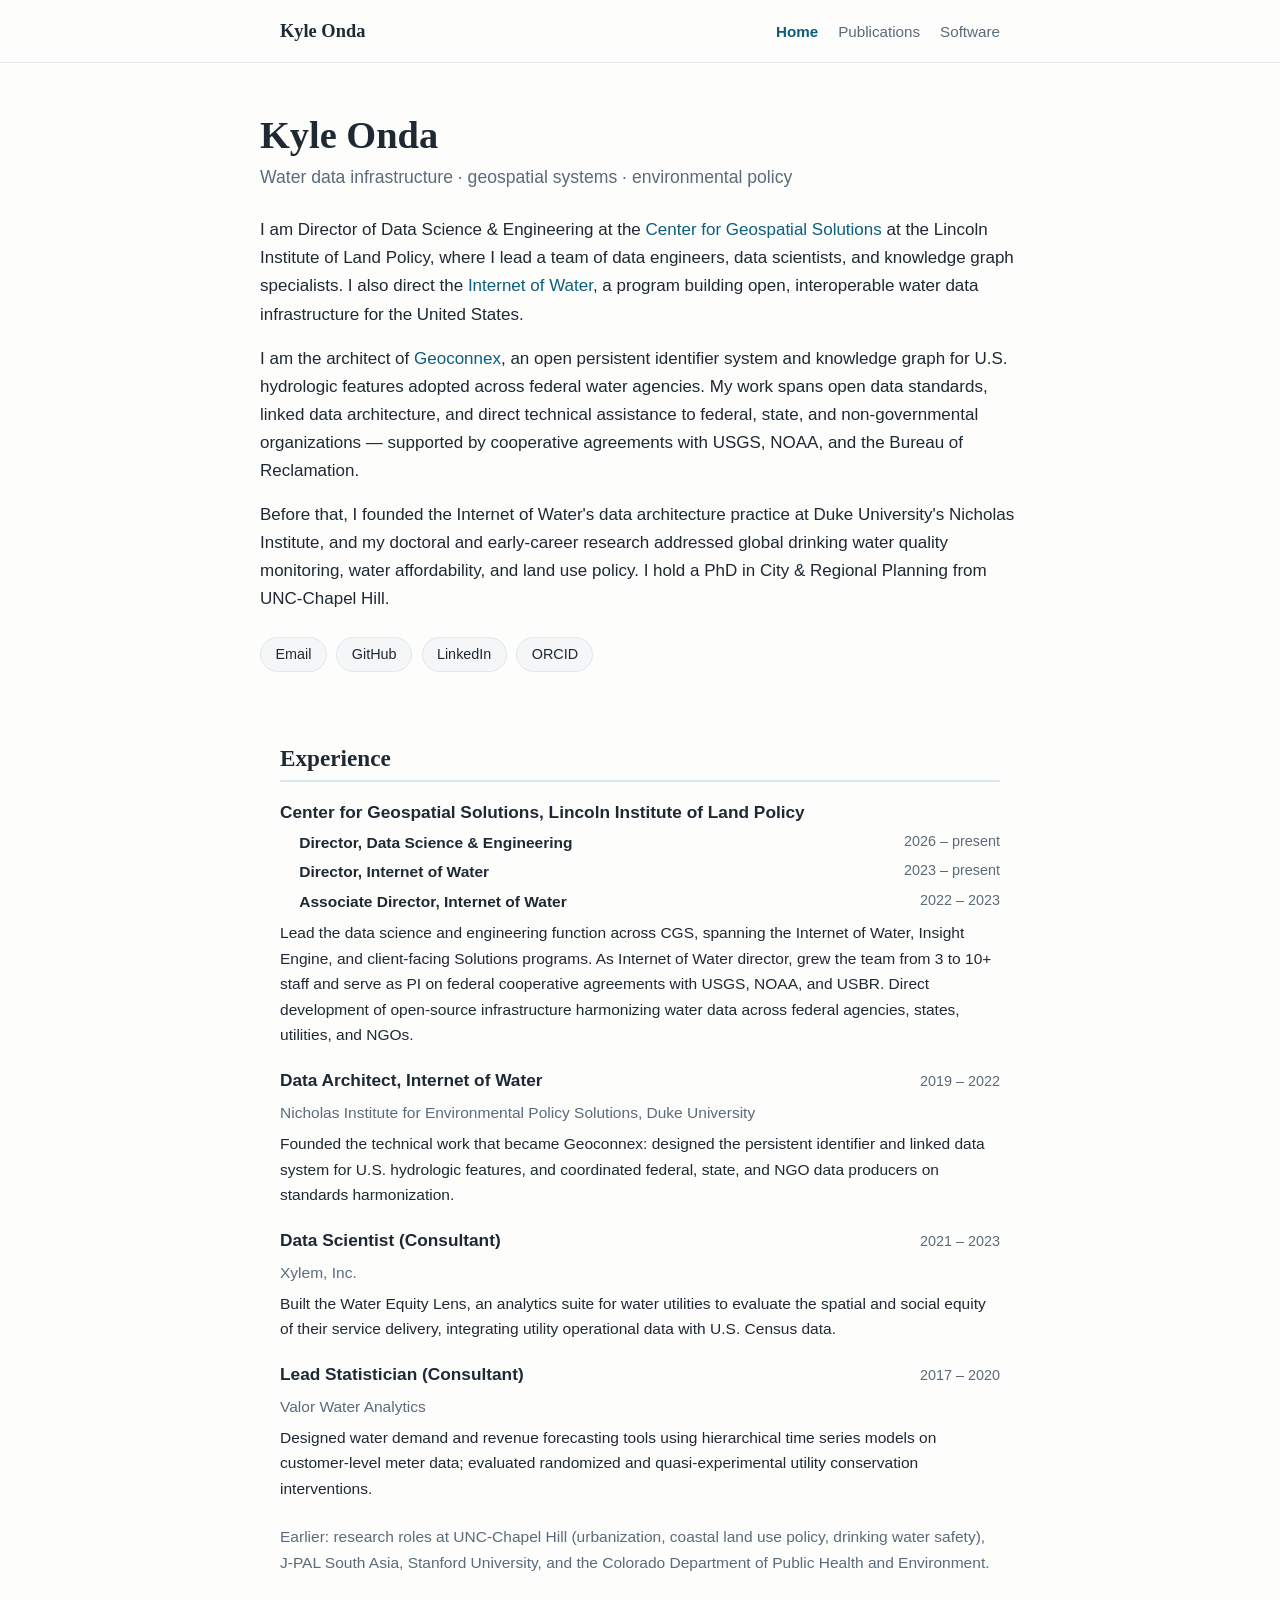
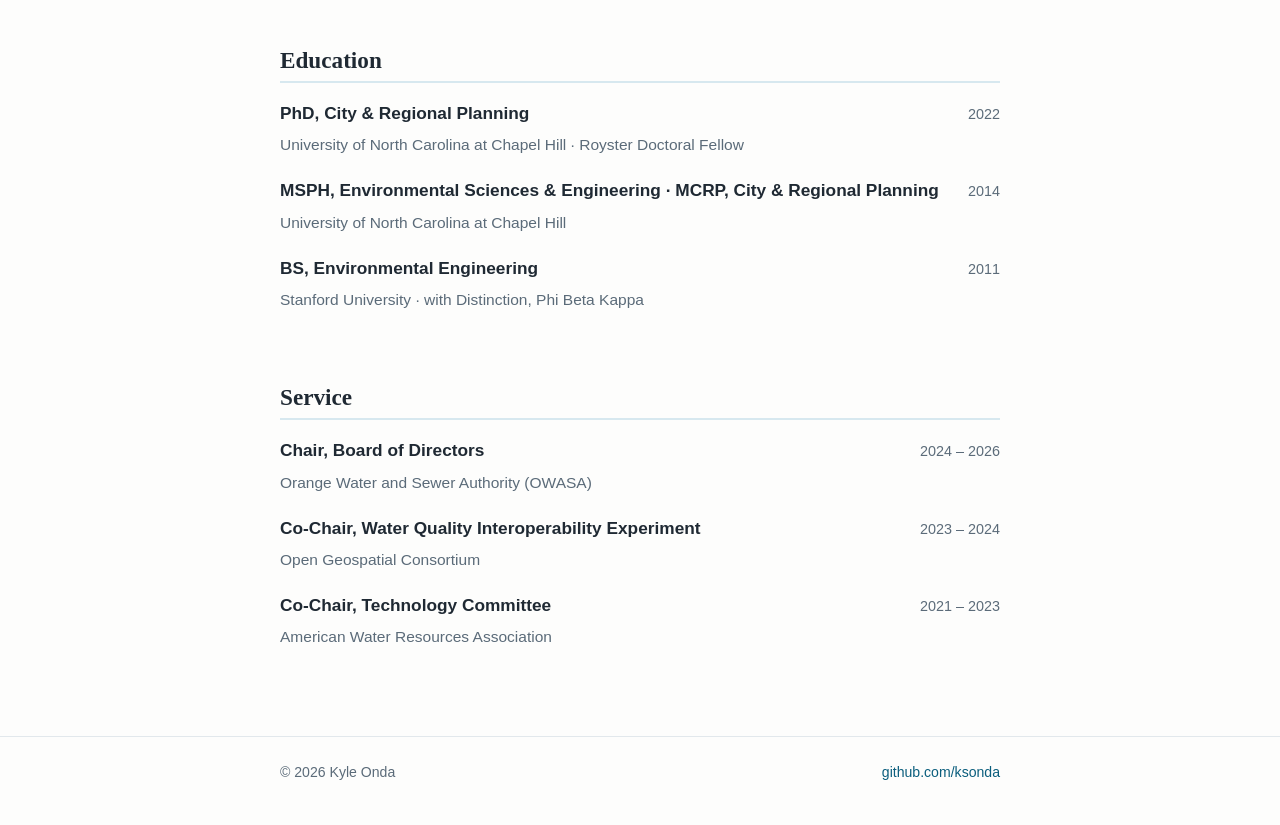
==== index.html @ af4f692c "Initial site: home, publications, software" ====
<!DOCTYPE html>
<html lang="en">
<head>
<meta charset="utf-8">
<meta name="viewport" content="width=device-width, initial-scale=1">
<title>Kyle Onda</title>
<meta name="description" content="Kyle Onda — Director of Data Science &amp; Engineering at the Center for Geospatial Solutions, Lincoln Institute of Land Policy. Water data infrastructure, geospatial systems, and environmental policy.">
<meta property="og:title" content="Kyle Onda">
<meta property="og:description" content="Water data infrastructure, geospatial systems, and environmental policy.">
<meta property="og:url" content="https://ondawater.org">
<meta property="og:type" content="website">
<link rel="stylesheet" href="styles.css">
<script type="application/ld+json">
{
  "@context": "https://schema.org",
  "@type": "Person",
  "name": "Kyle Onda",
  "url": "https://ondawater.org",
  "jobTitle": "Director of Data Science & Engineering",
  "worksFor": {
    "@type": "Organization",
    "name": "Center for Geospatial Solutions, Lincoln Institute of Land Policy"
  },
  "alumniOf": [
    {"@type": "CollegeOrUniversity", "name": "University of North Carolina at Chapel Hill"},
    {"@type": "CollegeOrUniversity", "name": "Stanford University"}
  ],
  "email": "mailto:kyle.onda@ondawater.org",
  "sameAs": [
    "https://github.com/ksonda",
    "https://www.linkedin.com/in/ksonda/",
    "https://orcid.org/0000-0002-4714-7654"
  ]
}
</script>
</head>
<body>

<nav>
  <div class="nav-inner">
    <a class="nav-name" href="index.html">Kyle Onda</a>
    <div class="nav-links">
      <a href="index.html" class="active">Home</a>
      <a href="publications.html">Publications</a>
      <a href="software.html">Software</a>
    </div>
  </div>
</nav>

<header class="hero container">
  <h1>Kyle Onda</h1>
  <p class="tagline">Water data infrastructure &middot; geospatial systems &middot; environmental policy</p>

  <p>I am Director of Data Science &amp; Engineering at the <a href="https://www.lincolninst.edu/centers-initiatives/center-geospatial-solutions/">Center for Geospatial Solutions</a> at the Lincoln Institute of Land Policy, where I lead a team of data engineers, data scientists, and knowledge graph specialists. I also direct the <a href="https://internetofwater.org">Internet of Water</a>, a program building open, interoperable water data infrastructure for the United States.</p>

  <p>I am the architect of <a href="https://geoconnex.us">Geoconnex</a>, an open persistent identifier system and knowledge graph for U.S. hydrologic features adopted across federal water agencies. My work spans open data standards, linked data architecture, and direct technical assistance to federal, state, and non-governmental organizations &mdash; supported by cooperative agreements with USGS, NOAA, and the Bureau of Reclamation.</p>

  <p>Before that, I founded the Internet of Water's data architecture practice at Duke University's Nicholas Institute, and my doctoral and early-career research addressed global drinking water quality monitoring, water affordability, and land use policy. I hold a PhD in City &amp; Regional Planning from UNC-Chapel Hill.</p>

  <div class="links">
    <a href="mailto:kyle.onda@ondawater.org">Email</a>
    <a href="https://github.com/ksonda" rel="noopener">GitHub</a>
    <a href="https://www.linkedin.com/in/ksonda/" rel="noopener">LinkedIn</a>
    <a href="https://orcid.org/0000-0002-4714-7654" rel="noopener">ORCID</a>
  </div>
</header>

<main class="container">

<section id="experience">
  <h2>Experience</h2>

  <div class="entry">
    <div class="entry-head">
      <h3>Center for Geospatial Solutions, Lincoln Institute of Land Policy</h3>
    </div>
    <ul class="roles">
      <li><span class="role">Director, Data Science &amp; Engineering</span><span class="entry-date">2026 &ndash; present</span></li>
      <li><span class="role">Director, Internet of Water</span><span class="entry-date">2023 &ndash; present</span></li>
      <li><span class="role">Associate Director, Internet of Water</span><span class="entry-date">2022 &ndash; 2023</span></li>
    </ul>
    <p>Lead the data science and engineering function across CGS, spanning the Internet of Water, Insight Engine, and client-facing Solutions programs. As Internet of Water director, grew the team from 3 to 10+ staff and serve as PI on federal cooperative agreements with USGS, NOAA, and USBR. Direct development of open-source infrastructure harmonizing water data across federal agencies, states, utilities, and NGOs.</p>
  </div>

  <div class="entry">
    <div class="entry-head">
      <h3>Data Architect, Internet of Water</h3>
      <span class="entry-date">2019 &ndash; 2022</span>
    </div>
    <p class="entry-org">Nicholas Institute for Environmental Policy Solutions, Duke University</p>
    <p>Founded the technical work that became Geoconnex: designed the persistent identifier and linked data system for U.S. hydrologic features, and coordinated federal, state, and NGO data producers on standards harmonization.</p>
  </div>

  <div class="entry">
    <div class="entry-head">
      <h3>Data Scientist (Consultant)</h3>
      <span class="entry-date">2021 &ndash; 2023</span>
    </div>
    <p class="entry-org">Xylem, Inc.</p>
    <p>Built the Water Equity Lens, an analytics suite for water utilities to evaluate the spatial and social equity of their service delivery, integrating utility operational data with U.S. Census data.</p>
  </div>

  <div class="entry">
    <div class="entry-head">
      <h3>Lead Statistician (Consultant)</h3>
      <span class="entry-date">2017 &ndash; 2020</span>
    </div>
    <p class="entry-org">Valor Water Analytics</p>
    <p>Designed water demand and revenue forecasting tools using hierarchical time series models on customer-level meter data; evaluated randomized and quasi-experimental utility conservation interventions.</p>
  </div>

  <div class="entry">
    <p class="entry-org">Earlier: research roles at UNC-Chapel Hill (urbanization, coastal land use policy, drinking water safety), J-PAL South Asia, Stanford University, and the Colorado Department of Public Health and Environment.</p>
  </div>
</section>

<section id="education">
  <h2>Education</h2>

  <div class="entry">
    <div class="entry-head">
      <h3>PhD, City &amp; Regional Planning</h3>
      <span class="entry-date">2022</span>
    </div>
    <p class="entry-org">University of North Carolina at Chapel Hill &middot; Royster Doctoral Fellow</p>
  </div>

  <div class="entry">
    <div class="entry-head">
      <h3>MSPH, Environmental Sciences &amp; Engineering &middot; MCRP, City &amp; Regional Planning</h3>
      <span class="entry-date">2014</span>
    </div>
    <p class="entry-org">University of North Carolina at Chapel Hill</p>
  </div>

  <div class="entry">
    <div class="entry-head">
      <h3>BS, Environmental Engineering</h3>
      <span class="entry-date">2011</span>
    </div>
    <p class="entry-org">Stanford University &middot; with Distinction, Phi Beta Kappa</p>
  </div>
</section>

<section id="service">
  <h2>Service</h2>

  <div class="entry">
    <div class="entry-head">
      <h3>Chair, Board of Directors</h3>
      <span class="entry-date">2024 &ndash; 2026</span>
    </div>
    <p class="entry-org">Orange Water and Sewer Authority (OWASA)</p>
  </div>

  <div class="entry">
    <div class="entry-head">
      <h3>Co-Chair, Water Quality Interoperability Experiment</h3>
      <span class="entry-date">2023 &ndash; 2024</span>
    </div>
    <p class="entry-org">Open Geospatial Consortium</p>
  </div>

  <div class="entry">
    <div class="entry-head">
      <h3>Co-Chair, Technology Committee</h3>
      <span class="entry-date">2021 &ndash; 2023</span>
    </div>
    <p class="entry-org">American Water Resources Association</p>
  </div>
</section>

</main>

<footer>
  <div class="container">
    <span>&copy; 2026 Kyle Onda</span>
    <span><a href="https://github.com/ksonda">github.com/ksonda</a></span>
  </div>
</footer>

</body>
</html>
---- styles.css ----
/* kyleonda.com */

:root {
  --bg: #fdfdfc;
  --bg-alt: #f4f6f7;
  --text: #1f2933;
  --text-muted: #5b6b79;
  --accent: #0b5e7d;
  --accent-soft: #d7e8ef;
  --border: #e2e8ec;
  --max-width: 760px;
}

@media (prefers-color-scheme: dark) {
  :root {
    --bg: #12181d;
    --bg-alt: #1a2229;
    --text: #e6ebee;
    --text-muted: #93a3af;
    --accent: #5fb3d4;
    --accent-soft: #173747;
    --border: #28333c;
  }
}

* { box-sizing: border-box; }

html { scroll-behavior: smooth; }

body {
  margin: 0;
  background: var(--bg);
  color: var(--text);
  font-family: -apple-system, BlinkMacSystemFont, "Segoe UI", Roboto, "Helvetica Neue", Arial, sans-serif;
  font-size: 17px;
  line-height: 1.65;
  -webkit-font-smoothing: antialiased;
}

a { color: var(--accent); text-decoration: none; }
a:hover { text-decoration: underline; }

h1, h2, h3 {
  font-family: Georgia, "Times New Roman", serif;
  font-weight: 600;
  line-height: 1.25;
}

/* layout */
.container {
  max-width: var(--max-width);
  margin: 0 auto;
  padding: 0 1.25rem;
}

/* nav */
nav {
  border-bottom: 1px solid var(--border);
}

.nav-inner {
  max-width: var(--max-width);
  margin: 0 auto;
  padding: 1rem 1.25rem;
  display: flex;
  align-items: baseline;
  justify-content: space-between;
  flex-wrap: wrap;
  gap: 0.5rem;
}

.nav-name {
  font-family: Georgia, serif;
  font-size: 1.15rem;
  font-weight: 700;
  color: var(--text);
}
.nav-name:hover { text-decoration: none; color: var(--accent); }

.nav-links { display: flex; gap: 1.25rem; }

.nav-links a {
  color: var(--text-muted);
  font-size: 0.95rem;
}
.nav-links a:hover { color: var(--accent); text-decoration: none; }
.nav-links a.active { color: var(--accent); font-weight: 600; }

/* header / hero */
.hero { padding: 3rem 0 1.5rem; }

.hero h1 {
  font-size: 2.4rem;
  margin: 0 0 0.25rem;
}

.hero .tagline {
  color: var(--text-muted);
  font-size: 1.1rem;
  margin: 0 0 1.5rem;
}

.hero p { margin: 0 0 1rem; }

/* contact links row */
.links {
  display: flex;
  flex-wrap: wrap;
  gap: 0.6rem;
  margin: 1.5rem 0;
}

.links a {
  border: 1px solid var(--border);
  border-radius: 999px;
  padding: 0.3rem 0.9rem;
  font-size: 0.9rem;
  color: var(--text);
  background: var(--bg-alt);
}

.links a:hover {
  border-color: var(--accent);
  color: var(--accent);
  text-decoration: none;
}

/* sections */
section { padding: 1.5rem 0; }

section h2 {
  font-size: 1.45rem;
  margin: 0 0 1.25rem;
  padding-bottom: 0.4rem;
  border-bottom: 2px solid var(--accent-soft);
}

/* experience / education entries */
.entry { margin-bottom: 1.4rem; }

.entry-head {
  display: flex;
  justify-content: space-between;
  align-items: baseline;
  gap: 1rem;
  flex-wrap: wrap;
}

.entry-head h3 {
  font-size: 1.08rem;
  margin: 0;
  font-family: inherit;
  font-weight: 650;
}

.entry-date {
  color: var(--text-muted);
  font-size: 0.9rem;
  white-space: nowrap;
}

.entry-org {
  color: var(--text-muted);
  font-size: 0.95rem;
  margin: 0.1rem 0 0.35rem;
}

.entry p { margin: 0.35rem 0 0; font-size: 0.97rem; }

.entry ul {
  margin: 0.4rem 0 0;
  padding-left: 1.2rem;
  font-size: 0.97rem;
}
.entry ul li { margin-bottom: 0.25rem; }

.roles { margin: 0.1rem 0 0.35rem; padding-left: 0; list-style: none; font-size: 0.95rem; }
.roles li { display: flex; justify-content: space-between; gap: 1rem; flex-wrap: wrap; }
.roles .role { font-weight: 600; }

/* publications */
.year-group { margin-bottom: 1.75rem; }

.year-group h3 {
  font-size: 1.05rem;
  color: var(--accent);
  margin: 0 0 0.6rem;
  font-family: inherit;
}

.pub {
  margin: 0 0 0.9rem;
  padding-left: 1rem;
  border-left: 3px solid var(--accent-soft);
  font-size: 0.97rem;
}

.pub .venue { font-style: italic; }
.pub strong { font-weight: 650; }

/* software cards */
.card {
  border: 1px solid var(--border);
  border-radius: 10px;
  padding: 1.1rem 1.25rem;
  margin-bottom: 1rem;
  background: var(--bg-alt);
}

.card h3 { margin: 0 0 0.35rem; font-size: 1.15rem; }

.card p { margin: 0 0 0.5rem; font-size: 0.97rem; }

.card .card-links {
  display: flex;
  gap: 1rem;
  flex-wrap: wrap;
  font-size: 0.9rem;
}

.card .meta {
  color: var(--text-muted);
  font-size: 0.85rem;
  margin-bottom: 0.4rem;
}

/* footer */
footer {
  border-top: 1px solid var(--border);
  margin-top: 2.5rem;
  padding: 1.5rem 0 2.5rem;
  color: var(--text-muted);
  font-size: 0.88rem;
}

footer .container {
  display: flex;
  justify-content: space-between;
  flex-wrap: wrap;
  gap: 0.5rem;
}

/* page titles on subpages */
.page-title { padding: 2.5rem 0 0; }
.page-title h1 { font-size: 2rem; margin: 0 0 0.4rem; }
.page-title p { color: var(--text-muted); margin: 0; }

@media (max-width: 540px) {
  .hero h1 { font-size: 1.9rem; }
  body { font-size: 16px; }
}
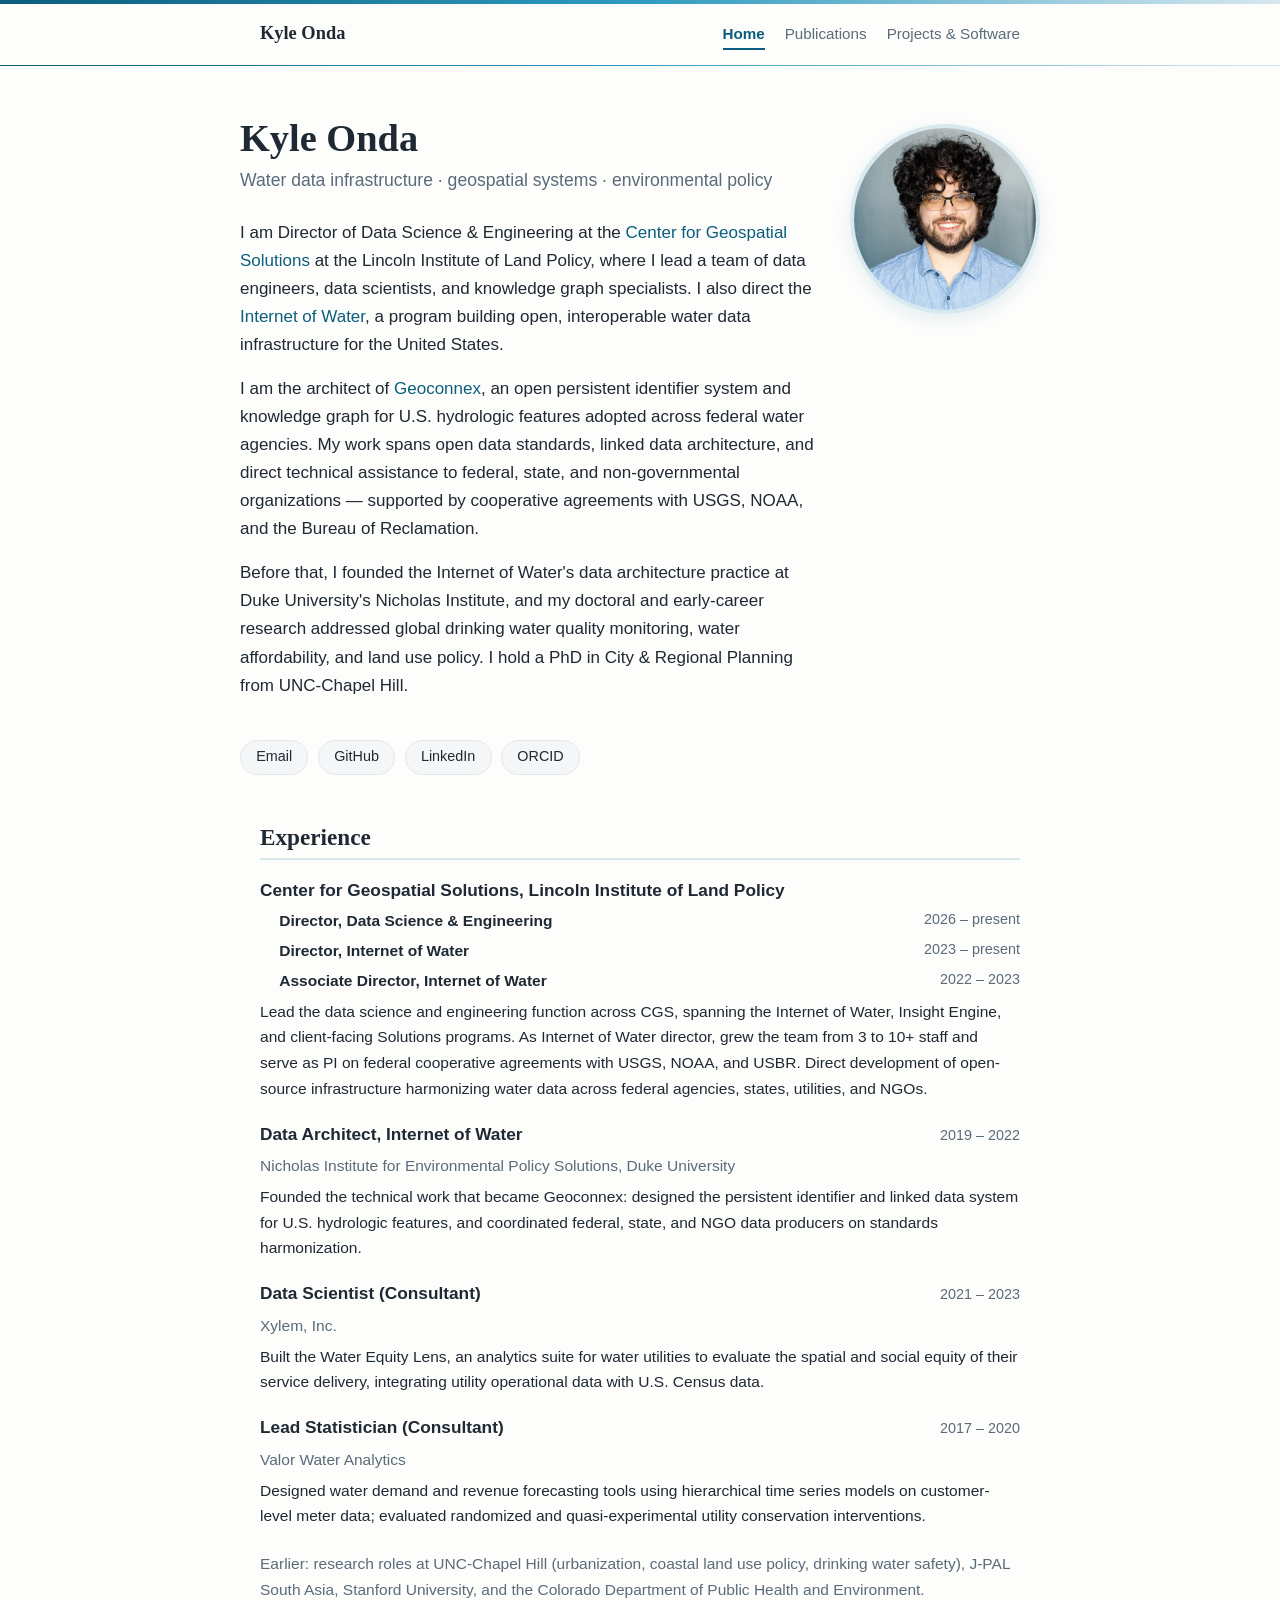
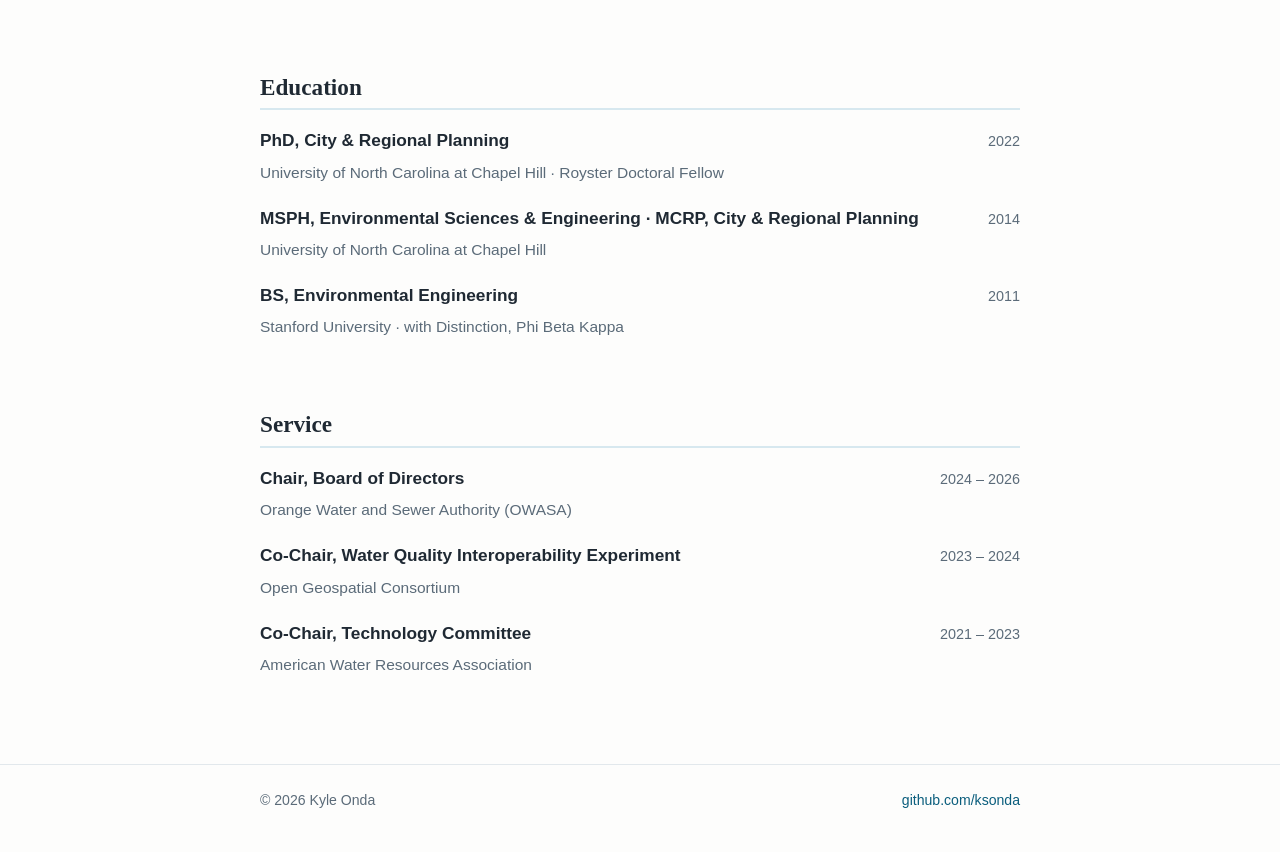
==== commit dcc4ab77: "Add headshot, PI projects (WWDH, AWO), edr4r; design polish" ====
--- a/index.html
+++ b/index.html
@@ -9,6 +9,8 @@
 <meta property="og:description" content="Water data infrastructure, geospatial systems, and environmental policy.">
 <meta property="og:url" content="https://ondawater.org">
 <meta property="og:type" content="website">
+<meta property="og:image" content="https://ondawater.org/headshot.jpg">
+<link rel="icon" href="data:image/svg+xml,<svg xmlns='http://www.w3.org/2000/svg' viewBox='0 0 100 100'><text y='.9em' font-size='90'>💧</text></svg>">
 <link rel="stylesheet" href="styles.css">
 <script type="application/ld+json">
 {
@@ -42,20 +44,25 @@
     <div class="nav-links">
       <a href="index.html" class="active">Home</a>
       <a href="publications.html">Publications</a>
-      <a href="software.html">Software</a>
+      <a href="software.html">Projects &amp; Software</a>
     </div>
   </div>
 </nav>
 
 <header class="hero container">
-  <h1>Kyle Onda</h1>
-  <p class="tagline">Water data infrastructure &middot; geospatial systems &middot; environmental policy</p>
+  <div class="hero-grid">
+    <div class="hero-text">
+      <h1>Kyle Onda</h1>
+      <p class="tagline">Water data infrastructure &middot; geospatial systems &middot; environmental policy</p>
 
-  <p>I am Director of Data Science &amp; Engineering at the <a href="https://www.lincolninst.edu/centers-initiatives/center-geospatial-solutions/">Center for Geospatial Solutions</a> at the Lincoln Institute of Land Policy, where I lead a team of data engineers, data scientists, and knowledge graph specialists. I also direct the <a href="https://internetofwater.org">Internet of Water</a>, a program building open, interoperable water data infrastructure for the United States.</p>
+      <p>I am Director of Data Science &amp; Engineering at the <a href="https://www.lincolninst.edu/centers-initiatives/center-geospatial-solutions/">Center for Geospatial Solutions</a> at the Lincoln Institute of Land Policy, where I lead a team of data engineers, data scientists, and knowledge graph specialists. I also direct the <a href="https://internetofwater.org">Internet of Water</a>, a program building open, interoperable water data infrastructure for the United States.</p>
 
-  <p>I am the architect of <a href="https://geoconnex.us">Geoconnex</a>, an open persistent identifier system and knowledge graph for U.S. hydrologic features adopted across federal water agencies. My work spans open data standards, linked data architecture, and direct technical assistance to federal, state, and non-governmental organizations &mdash; supported by cooperative agreements with USGS, NOAA, and the Bureau of Reclamation.</p>
+      <p>I am the architect of <a href="https://geoconnex.us">Geoconnex</a>, an open persistent identifier system and knowledge graph for U.S. hydrologic features adopted across federal water agencies. My work spans open data standards, linked data architecture, and direct technical assistance to federal, state, and non-governmental organizations &mdash; supported by cooperative agreements with USGS, NOAA, and the Bureau of Reclamation.</p>
 
-  <p>Before that, I founded the Internet of Water's data architecture practice at Duke University's Nicholas Institute, and my doctoral and early-career research addressed global drinking water quality monitoring, water affordability, and land use policy. I hold a PhD in City &amp; Regional Planning from UNC-Chapel Hill.</p>
+      <p>Before that, I founded the Internet of Water's data architecture practice at Duke University's Nicholas Institute, and my doctoral and early-career research addressed global drinking water quality monitoring, water affordability, and land use policy. I hold a PhD in City &amp; Regional Planning from UNC-Chapel Hill.</p>
+    </div>
+    <img class="headshot" src="headshot.jpg" alt="Kyle Onda" width="190" height="190">
+  </div>
 
   <div class="links">
     <a href="mailto:kyle.onda@ondawater.org">Email</a>
--- a/styles.css
+++ b/styles.css
@@ -1,4 +1,4 @@
-/* kyleonda.com */
+/* ondawater.org */
 
 :root {
   --bg: #fdfdfc;
@@ -6,9 +6,11 @@
   --text: #1f2933;
   --text-muted: #5b6b79;
   --accent: #0b5e7d;
+  --accent-2: #2f9bbf;
   --accent-soft: #d7e8ef;
   --border: #e2e8ec;
-  --max-width: 760px;
+  --shadow: 0 6px 18px rgba(11, 94, 125, 0.10);
+  --max-width: 800px;
 }
 
 @media (prefers-color-scheme: dark) {
@@ -18,8 +20,10 @@
     --text: #e6ebee;
     --text-muted: #93a3af;
     --accent: #5fb3d4;
+    --accent-2: #3a83a3;
     --accent-soft: #173747;
     --border: #28333c;
+    --shadow: 0 6px 18px rgba(0, 0, 0, 0.35);
   }
 }
 
@@ -56,12 +60,19 @@
 /* nav */
 nav {
   border-bottom: 1px solid var(--border);
+  border-top: 4px solid;
+  border-image: linear-gradient(90deg, var(--accent), var(--accent-2), var(--accent-soft)) 1;
+  position: sticky;
+  top: 0;
+  background: color-mix(in srgb, var(--bg) 88%, transparent);
+  backdrop-filter: blur(8px);
+  z-index: 10;
 }
 
 .nav-inner {
   max-width: var(--max-width);
   margin: 0 auto;
-  padding: 1rem 1.25rem;
+  padding: 0.9rem 1.25rem;
   display: flex;
   align-items: baseline;
   justify-content: space-between;
@@ -82,12 +93,33 @@
 .nav-links a {
   color: var(--text-muted);
   font-size: 0.95rem;
+  padding-bottom: 2px;
+  border-bottom: 2px solid transparent;
 }
 .nav-links a:hover { color: var(--accent); text-decoration: none; }
-.nav-links a.active { color: var(--accent); font-weight: 600; }
+.nav-links a.active { color: var(--accent); font-weight: 600; border-bottom-color: var(--accent); }
 
 /* header / hero */
 .hero { padding: 3rem 0 1.5rem; }
+
+.hero-grid {
+  display: flex;
+  gap: 2.25rem;
+  align-items: flex-start;
+}
+
+.hero-text { flex: 1; min-width: 0; }
+
+.headshot {
+  width: 190px;
+  height: 190px;
+  object-fit: cover;
+  border-radius: 50%;
+  border: 4px solid var(--accent-soft);
+  box-shadow: var(--shadow);
+  flex-shrink: 0;
+  margin-top: 0.65rem;
+}
 
 .hero h1 {
   font-size: 2.4rem;
@@ -107,21 +139,23 @@
   display: flex;
   flex-wrap: wrap;
   gap: 0.6rem;
-  margin: 1.5rem 0;
+  margin: 1.5rem 0 0;
 }
 
 .links a {
   border: 1px solid var(--border);
   border-radius: 999px;
-  padding: 0.3rem 0.9rem;
+  padding: 0.3rem 0.95rem;
   font-size: 0.9rem;
   color: var(--text);
   background: var(--bg-alt);
+  transition: all 0.15s ease;
 }
 
 .links a:hover {
   border-color: var(--accent);
-  color: var(--accent);
+  background: var(--accent);
+  color: #fff;
   text-decoration: none;
 }
 
@@ -135,6 +169,14 @@
   border-bottom: 2px solid var(--accent-soft);
 }
 
+section h2 small {
+  font-family: -apple-system, BlinkMacSystemFont, "Segoe UI", Roboto, sans-serif;
+  font-size: 0.85rem;
+  font-weight: 400;
+  color: var(--text-muted);
+  margin-left: 0.5rem;
+}
+
 /* experience / education entries */
 .entry { margin-bottom: 1.4rem; }
 
@@ -193,35 +235,64 @@
   padding-left: 1rem;
   border-left: 3px solid var(--accent-soft);
   font-size: 0.97rem;
-}
+  transition: border-color 0.15s ease;
+}
+
+.pub:hover { border-left-color: var(--accent); }
 
 .pub .venue { font-style: italic; }
 .pub strong { font-weight: 650; }
 
-/* software cards */
+/* project & software cards */
 .card {
   border: 1px solid var(--border);
-  border-radius: 10px;
-  padding: 1.1rem 1.25rem;
-  margin-bottom: 1rem;
+  border-radius: 12px;
+  padding: 1.2rem 1.35rem;
+  margin-bottom: 1.1rem;
   background: var(--bg-alt);
-}
-
-.card h3 { margin: 0 0 0.35rem; font-size: 1.15rem; }
-
-.card p { margin: 0 0 0.5rem; font-size: 0.97rem; }
+  transition: transform 0.15s ease, box-shadow 0.15s ease, border-color 0.15s ease;
+}
+
+.card:hover {
+  transform: translateY(-2px);
+  box-shadow: var(--shadow);
+  border-color: var(--accent-soft);
+}
+
+.card h3 { margin: 0 0 0.4rem; font-size: 1.18rem; }
+
+.card p { margin: 0 0 0.6rem; font-size: 0.97rem; }
 
 .card .card-links {
   display: flex;
-  gap: 1rem;
+  gap: 1.1rem;
   flex-wrap: wrap;
   font-size: 0.9rem;
+  font-weight: 500;
 }
 
 .card .meta {
-  color: var(--text-muted);
-  font-size: 0.85rem;
-  margin-bottom: 0.4rem;
+  display: flex;
+  flex-wrap: wrap;
+  gap: 0.4rem;
+  margin: 0 0 0.6rem;
+  padding: 0;
+}
+
+.meta .tag {
+  display: inline-block;
+  font-size: 0.74rem;
+  letter-spacing: 0.02em;
+  color: var(--accent);
+  background: var(--accent-soft);
+  border-radius: 999px;
+  padding: 0.12rem 0.65rem;
+}
+
+.meta .tag.pi {
+  color: #fff;
+  background: var(--accent);
+  font-weight: 600;
 }
 
 /* footer */
@@ -245,7 +316,9 @@
 .page-title h1 { font-size: 2rem; margin: 0 0 0.4rem; }
 .page-title p { color: var(--text-muted); margin: 0; }
 
-@media (max-width: 540px) {
+@media (max-width: 620px) {
   .hero h1 { font-size: 1.9rem; }
   body { font-size: 16px; }
-}
+  .hero-grid { flex-direction: column-reverse; align-items: center; text-align: left; }
+  .headshot { width: 150px; height: 150px; margin-top: 0; }
+}
